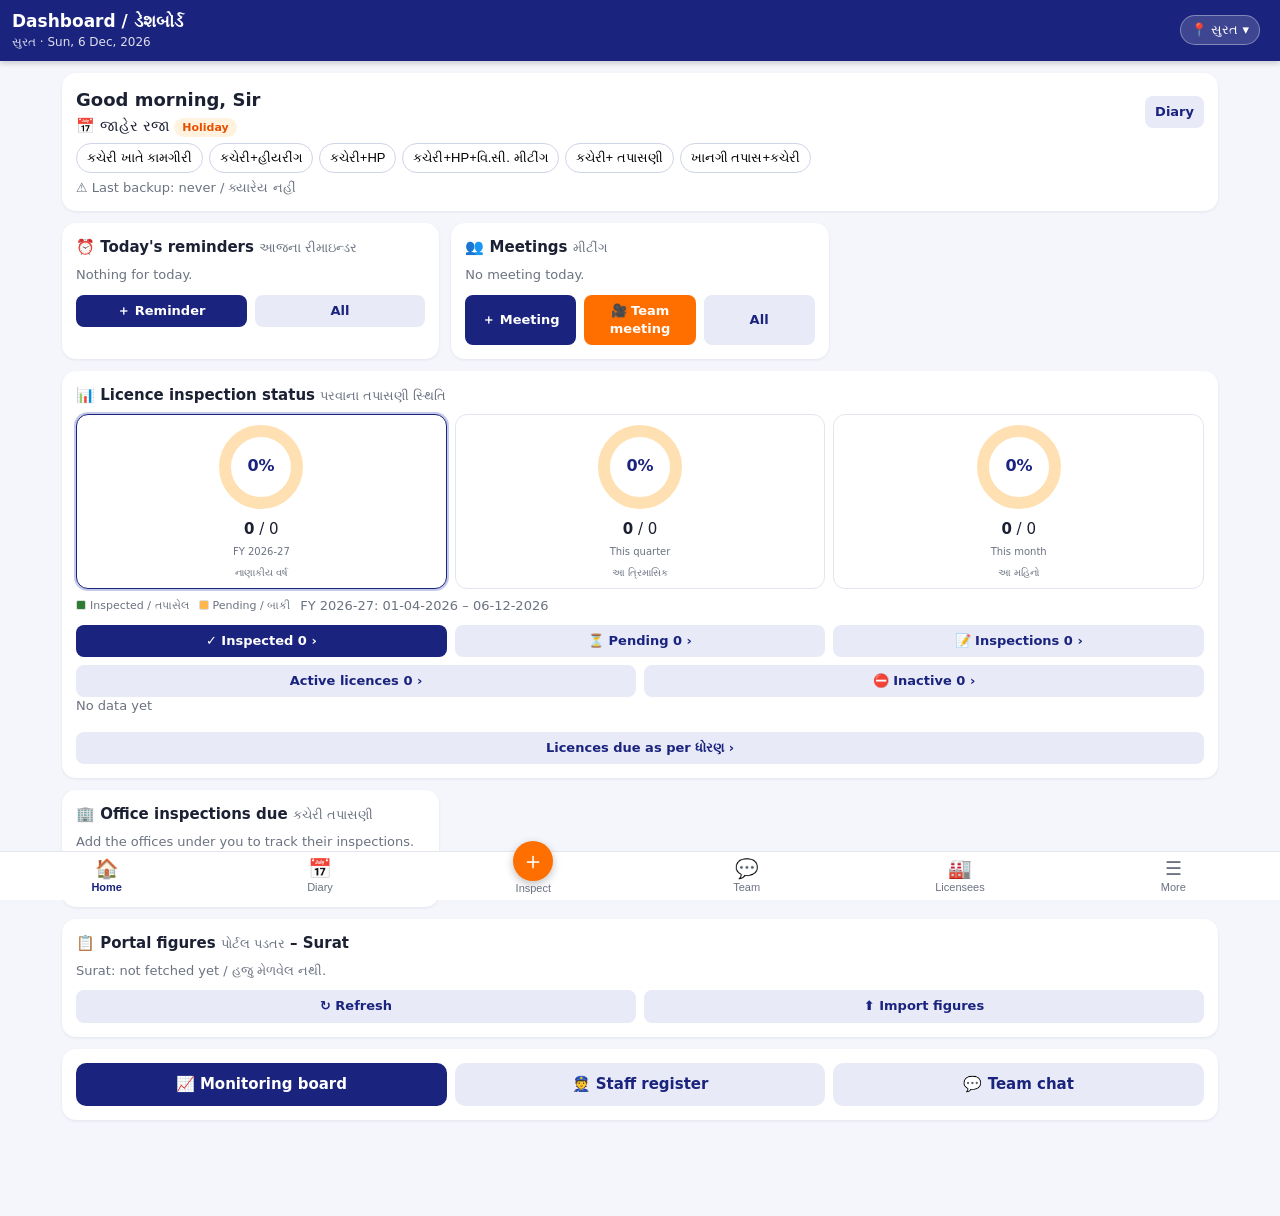
==== index.html @ c5c55087 "Deploy 2026-11-01 17:22:44 IST" ====
<!doctype html>
<html lang="en">
<head>
<meta charset="utf-8">
<meta name="viewport" content="width=device-width, initial-scale=1, viewport-fit=cover">
<meta name="theme-color" content="#1a237e">
<meta name="apple-mobile-web-app-capable" content="yes">
<meta name="apple-mobile-web-app-status-bar-style" content="black-translucent">
<meta name="apple-mobile-web-app-title" content="Inspection App">
<meta name="robots" content="noindex, nofollow">
<title>Inspection App – Excise Inspection &amp; Diary</title>
<link rel="manifest" href="manifest.webmanifest">
<link rel="icon" href="assets/icon-192.png">
<link rel="apple-touch-icon" href="assets/apple-touch-icon.png">
<link rel="apple-touch-startup-image" media="(device-width: 430px) and (device-height: 932px) and (-webkit-device-pixel-ratio: 3) and (orientation: portrait)" href="assets/splash/splash-1290x2796.png">
<link rel="apple-touch-startup-image" media="(device-width: 393px) and (device-height: 852px) and (-webkit-device-pixel-ratio: 3) and (orientation: portrait)" href="assets/splash/splash-1179x2556.png">
<link rel="apple-touch-startup-image" media="(device-width: 390px) and (device-height: 844px) and (-webkit-device-pixel-ratio: 3) and (orientation: portrait)" href="assets/splash/splash-1170x2532.png">
<link rel="apple-touch-startup-image" media="(device-width: 428px) and (device-height: 926px) and (-webkit-device-pixel-ratio: 3) and (orientation: portrait)" href="assets/splash/splash-1284x2778.png">
<link rel="apple-touch-startup-image" media="(device-width: 375px) and (device-height: 812px) and (-webkit-device-pixel-ratio: 3) and (orientation: portrait)" href="assets/splash/splash-1125x2436.png">
<link rel="apple-touch-startup-image" media="(device-width: 414px) and (device-height: 896px) and (-webkit-device-pixel-ratio: 3) and (orientation: portrait)" href="assets/splash/splash-1242x2688.png">
<link rel="apple-touch-startup-image" media="(device-width: 414px) and (device-height: 896px) and (-webkit-device-pixel-ratio: 2) and (orientation: portrait)" href="assets/splash/splash-828x1792.png">
<link rel="apple-touch-startup-image" media="(device-width: 375px) and (device-height: 667px) and (-webkit-device-pixel-ratio: 2) and (orientation: portrait)" href="assets/splash/splash-750x1334.png">
<link rel="apple-touch-startup-image" media="(device-width: 360px) and (device-height: 780px) and (-webkit-device-pixel-ratio: 3) and (orientation: portrait)" href="assets/splash/splash-1080x2340.png">
<link rel="stylesheet" href="styles.css">
</head>
<body>
<header id="topbar">
  <button id="backBtn" class="icon-btn hidden" aria-label="Back">‹</button>
  <div class="titles"><div id="title">Inspection App</div><div id="subtitle" class="gu"></div></div>
  <button id="distBtn" class="dist-btn" aria-label="District"></button><div id="topActions"></div>
</header>
<main id="view"></main>
<nav id="tabs">
  <button data-tab="home"><span class="ti">🏠</span><span>Home</span></button>
  <button data-tab="diary"><span class="ti">📅</span><span>Diary</span></button>
  <button data-tab="inspect" class="fab"><span class="ti">＋</span><span>Inspect</span></button>
  <button data-tab="team"><span class="ti">💬</span><span>Team</span></button>
  <button data-tab="licensees"><span class="ti">🏭</span><span>Licensees</span></button>
  <button data-tab="more"><span class="ti">☰</span><span>More</span></button>
</nav>
<div id="toast"></div>
<div id="sheet" class="hidden"><div class="sheet-card"></div></div>
<div id="printRoot" aria-hidden="true"></div>
<script src="vendor/jszip.min.js"></script>
<script src="vendor/xlsx.core.min.js"></script>
<script src="js/util.js"></script>
<script src="js/district.js"></script>
<script src="js/db.js"></script>
<script src="js/defaults.js"></script>
<script src="js/holidays.js"></script>
<script src="js/logic.js"></script>
<script src="js/exports.js"></script>
<script src="js/photos.js"></script>
<script src="js/importers.js"></script>
<script src="js/prefill.js"></script>
<script src="js/visits.js"></script>
<script src="js/config.js"></script>
<script src="js/backup.js"></script>
<script src="js/sync.js"></script>
<script src="js/keywords.js"></script>
<script src="js/dash.js"></script>
<script src="js/team.js"></script>
<script src="js/tpledit.js"></script>
<script src="js/distclean.js"></script>
<script src="js/xdist.js"></script>
<script src="js/dlist.js"></script>
<script src="js/app.js"></script>
</body>
</html>
---- styles.css ----
:root{--pri:#1a237e;--pri2:#3949ab;--acc:#ff6f00;--bg:#f4f6fb;--card:#fff;--txt:#1c2033;--mut:#6b7280;--line:#e3e6ef;
--ok:#2e7d32;--bad:#c62828;--yel:#fff59d;--org:#ffcc80;--blu:#b3e5fc;--safe-b:env(safe-area-inset-bottom,0px)}
*{box-sizing:border-box}
html,body{margin:0;background:var(--bg);color:var(--txt);font:15px/1.4 system-ui,-apple-system,"Segoe UI",Roboto,"Noto Sans Gujarati","Shruti",sans-serif;-webkit-text-size-adjust:100%}
.gu{font-family:"Noto Sans Gujarati","Shruti","Nirmala UI",system-ui,sans-serif}
.hidden{display:none!important}
#topbar{position:sticky;top:0;z-index:20;display:flex;align-items:center;gap:8px;padding:calc(env(safe-area-inset-top,0px) + 10px) 12px 10px;background:var(--pri);color:#fff;box-shadow:0 2px 6px rgba(0,0,0,.2)}
#topbar .titles{flex:1;min-width:0}
#title{font-weight:700;font-size:17px;white-space:nowrap;overflow:hidden;text-overflow:ellipsis}
#subtitle{font-size:12px;opacity:.85;white-space:nowrap;overflow:hidden;text-overflow:ellipsis;max-width:100%}
.icon-btn{background:none;border:0;color:inherit;font-size:28px;line-height:1;padding:0 6px;cursor:pointer}
#topActions button{background:rgba(255,255,255,.15);border:0;color:#fff;border-radius:8px;padding:7px 10px;font-size:13px;margin-left:4px}
#view{padding:12px 12px calc(84px + var(--safe-b));max-width:760px;margin:0 auto}
#tabs{position:fixed;left:0;right:0;bottom:0;z-index:20;display:flex;background:#fff;border-top:1px solid var(--line);padding-bottom:var(--safe-b)}
#tabs button{flex:1;background:none;border:0;padding:7px 0 6px;font-size:11px;color:var(--mut);display:flex;flex-direction:column;align-items:center;gap:1px;cursor:pointer}
#tabs button .ti{font-size:20px;line-height:1.1}
#tabs button.active{color:var(--pri);font-weight:700}
#tabs button.fab .ti{background:var(--acc);color:#fff;border-radius:50%;width:40px;height:40px;display:flex;align-items:center;justify-content:center;margin-top:-18px;box-shadow:0 3px 8px rgba(0,0,0,.25);font-size:24px}
.card{background:var(--card);border-radius:14px;padding:14px;margin-bottom:12px;box-shadow:0 1px 3px rgba(20,30,80,.08)}
.card h3{margin:0 0 8px;font-size:15px}
.card h3 small{font-weight:400;color:var(--mut)}
.row{display:flex;gap:8px;align-items:center}
.row>*{flex:1}
.grid2{display:grid;grid-template-columns:1fr 1fr;gap:8px}
.stats{display:grid;grid-template-columns:repeat(3,1fr);gap:8px}
.stat{background:#eef1fb;border-radius:12px;padding:10px;text-align:center}
.stat b{display:block;font-size:22px;color:var(--pri)}
.stat span{font-size:11px;color:var(--mut)}
label{display:block;font-size:12px;color:var(--mut);margin:10px 0 4px}
input,select,textarea{width:100%;padding:11px 12px;border:1px solid #cfd5e6;border-radius:10px;font:inherit;background:#fff;color:inherit}
textarea{min-height:70px;resize:vertical}
input:focus,select:focus,textarea:focus{outline:2px solid var(--pri2);border-color:transparent}
.btn{display:inline-flex;align-items:center;justify-content:center;gap:6px;border:0;border-radius:10px;padding:11px 14px;font:inherit;font-weight:600;background:var(--pri);color:#fff;cursor:pointer;text-decoration:none}
.btn.sec{background:#e8ebf7;color:var(--pri)}
.btn.acc{background:var(--acc)}
.btn.danger{background:#fdecea;color:var(--bad)}
.btn.block{width:100%;margin-top:10px}
.btn.sm{padding:7px 10px;font-size:13px;border-radius:8px}
.btns{display:flex;flex-wrap:wrap;gap:8px;margin-top:10px}
.btns .btn{flex:1 1 30%}
.list{list-style:none;margin:0;padding:0}
.list li{padding:11px 4px;border-bottom:1px solid var(--line);display:flex;gap:10px;align-items:center;cursor:pointer}
.list li:last-child{border-bottom:0}
.list .main{flex:1;min-width:0}
.list .t{font-weight:600;white-space:nowrap;overflow:hidden;text-overflow:ellipsis}
.list .s{font-size:12px;color:var(--mut);white-space:nowrap;overflow:hidden;text-overflow:ellipsis}
.pill{display:inline-block;font-size:11px;padding:2px 8px;border-radius:20px;background:#eef1fb;color:var(--pri);font-weight:600;white-space:nowrap}
.pill.bad{background:#fdecea;color:var(--bad)}.pill.ok{background:#e8f5e9;color:var(--ok)}.pill.warn{background:#fff3e0;color:#e65100}
.search{position:sticky;top:62px;z-index:5;margin-bottom:10px}
.muted{color:var(--mut);font-size:13px}
.chips{display:flex;flex-wrap:wrap;gap:6px;margin-top:6px}
.chip{border:1px solid #cfd5e6;background:#fff;border-radius:18px;padding:6px 10px;font-size:13px;cursor:pointer}
.chip.on{background:var(--pri);color:#fff;border-color:var(--pri)}
.seg{display:flex;background:#e8ebf7;border-radius:10px;padding:3px;gap:3px}
.seg button{flex:1;border:0;background:none;padding:8px 4px;border-radius:8px;font:inherit;font-size:13px;color:var(--pri);cursor:pointer}
.seg button.on{background:#fff;font-weight:700;box-shadow:0 1px 2px rgba(0,0,0,.1)}
.month-nav{display:flex;align-items:center;justify-content:space-between;margin-bottom:10px}
.month-nav b{font-size:16px}
.month-nav button{background:#fff;border:1px solid var(--line);border-radius:10px;width:42px;height:38px;font-size:18px;cursor:pointer}
.days{display:grid;grid-template-columns:repeat(7,minmax(0,1fr));gap:4px}
.days .dh{font-size:11px;text-align:center;color:var(--mut)}
.day{aspect-ratio:1/1.05;border-radius:9px;background:#fff;border:1px solid var(--line);font-size:13px;display:flex;flex-direction:column;align-items:center;justify-content:center;cursor:pointer;position:relative}
.day small{font-size:9px;color:var(--mut);max-width:95%;overflow:hidden;white-space:nowrap;text-overflow:ellipsis}
.day.office{background:#fff}.day.tour{background:var(--yel)}.day.holiday{background:var(--org)}.day.leave{background:var(--blu)}
.day.today{outline:2px solid var(--pri)}
.day .dot{position:absolute;top:3px;right:4px;width:7px;height:7px;border-radius:50%;background:var(--acc)}
.legend{display:flex;gap:10px;flex-wrap:wrap;font-size:11px;color:var(--mut);margin-top:8px}
.legend i{display:inline-block;width:12px;height:12px;border-radius:3px;vertical-align:-2px;margin-right:3px;border:1px solid #ddd}
table.t{width:100%;border-collapse:collapse;font-size:13px}
table.t th,table.t td{border:1px solid var(--line);padding:6px;text-align:center}
table.t th{background:#eef1fb;font-weight:600}
table.t td.l{text-align:left}
table.t input{padding:5px;border-radius:6px;text-align:center;min-width:46px}
.cat td{background:#f7f8fc;font-weight:700;text-align:left}
.scroll-x{overflow-x:auto;-webkit-overflow-scrolling:touch}
#toast{position:fixed;left:50%;bottom:calc(86px + var(--safe-b));transform:translateX(-50%);background:#263238;color:#fff;padding:10px 16px;border-radius:22px;font-size:14px;opacity:0;transition:opacity .25s;pointer-events:none;z-index:50;max-width:90%;text-align:center}
#toast.show{opacity:1}
#sheet{position:fixed;inset:0;background:rgba(0,0,0,.4);z-index:40;display:flex;align-items:flex-end;justify-content:center}
#sheet .sheet-card{background:#fff;width:100%;max-width:760px;max-height:88vh;overflow:auto;border-radius:18px 18px 0 0;padding:16px 16px calc(16px + var(--safe-b))}
.sec-title{font-size:12px;font-weight:700;color:var(--pri);text-transform:uppercase;letter-spacing:.04em;margin:14px 0 2px}
details.fs{border:1px solid var(--line);border-radius:10px;margin-top:8px;background:#fafbff}
details.fs summary{padding:10px 12px;font-weight:600;cursor:pointer;font-size:14px}
details.fs .in{padding:0 12px 12px}
.warnbox{background:#fff8e1;border:1px solid #ffe082;border-radius:10px;padding:10px;font-size:13px}
.okbox{background:#e8f5e9;border:1px solid #a5d6a7;border-radius:10px;padding:10px;font-size:13px}
.empty{text-align:center;color:var(--mut);padding:24px 8px}
.kv{display:grid;grid-template-columns:40% 60%;gap:4px 8px;font-size:13px;overflow-wrap:anywhere}.kv div:nth-child(odd){color:var(--mut)}
/* ---------- print / PDF layout (A4) ---------- */
#printRoot{position:fixed;left:-10000px;top:0}
.pg{width:794px;min-height:1123px;padding:56px 60px;background:#fff;color:#000;font-family:"Noto Sans Gujarati","Shruti","Nirmala UI",sans-serif;font-size:14px;position:relative;box-sizing:border-box}
.pg .lh{width:100%;display:block;margin-bottom:12px}
.pg .lh-text{text-align:center;border-bottom:2px solid #555;padding-bottom:8px;margin-bottom:16px}
.pg .lh-text b{font-size:26px}
.pg table{border-collapse:collapse;margin:0 auto}
.pg td,.pg th{border:1px solid #000;padding:3px 6px;text-align:center;font-size:12.5px}
.pg .ttl{text-align:center;font-weight:700;text-decoration:underline;margin:6px 0 4px;font-size:15px}
.pg .sig{margin:28px 0 0 auto;width:220px;text-align:center;font-size:13px;line-height:1.6}
.pg .dt td{font-size:12px;padding:2px 6px}
.pg .dt td.d{font-family:Arial,sans-serif;font-weight:700;font-size:11.5px}
.pg .y{background:#ffff00;font-weight:700}.pg .o{background:#ffc000}.pg .b{background:#00b0f0;font-weight:700}
.pg .ab th{font-size:12px;font-weight:700}
.pg .ab td,.pg .ab th{border-width:1.5px}
.pg .catrow td{border:0;text-decoration:underline;font-size:13.5px;padding-top:6px}
.pg .ir td{text-align:left;font-size:12px}
.pg .ir td.k{width:48%;background:#f3f3f3}
@media print{
  body *{visibility:hidden}
  #printRoot,#printRoot *{visibility:visible}
  #printRoot{position:absolute;left:0;top:0}
  .pg{page-break-after:always;padding:30px 40px;min-height:auto}
  @page{size:A4;margin:10mm}
}

.day.planned{box-shadow:inset 0 0 0 2px #1565c0;border-style:dashed;border-color:#1565c0}
.day .pdot{position:absolute;top:3px;left:4px;min-width:8px;height:8px;border-radius:5px;background:#1565c0;color:#fff;font-size:7px;line-height:8px;font-style:normal;text-align:center;padding:0 1px}
.btn.wa{background:#25d366;color:#fff}
.wamsg{white-space:pre-wrap;word-break:break-word;background:#e7ffdb;border-radius:10px;padding:10px;font-size:13px;line-height:1.5;font-family:inherit;margin:10px 0}
.day small.hol{color:#7a3e00;font-weight:600}.day small.opt{color:#7b1fa2;font-style:italic}
.list.hl li.past{opacity:.55}
.day{min-width:0;overflow:hidden}

.auto{display:inline-block;font-size:9.5px;font-weight:600;letter-spacing:.2px;color:#2e7d32;background:#e8f5e9;border:1px solid #a5d6a7;border-radius:8px;padding:0 5px;margin-left:4px;vertical-align:1px;text-transform:none}
.auto.hidden{display:none}
.autobar{font-size:12px;color:#33691e;background:#f1f8e9;border-radius:8px;padding:7px 9px;margin-bottom:6px}
.licinfo{background:#f5f7ff;border:1px solid var(--line);border-radius:10px;padding:8px 10px;margin-top:8px;font-size:13px}
.warnline{color:#8a4b00;font-size:12px;margin-top:4px}
details.fs summary small{font-weight:400}
.lcbox{border:1px solid var(--line);border-radius:10px;padding:8px;margin-bottom:8px}
/* v1.6.0 keywords */
.kwbar{margin:4px 0 8px;max-height:132px;overflow-y:auto;-webkit-overflow-scrolling:touch}
.kwbar .chip{padding:7px 11px;font-size:14px}
.kwbar .kwadd{border-style:dashed;color:var(--pri)}
.kwbar .kwman{background:#f1f3f9}
.kwlist li{gap:4px}
.kwlist .icon-btn.sm{min-width:34px;height:34px;font-size:15px;border:1px solid #dde2ee;border-radius:8px;background:#fff;color:var(--txt)}
.kwlist .icon-btn.sm:disabled{opacity:.3}
#kwcat button{line-height:1.2}
/* v1.7.0 dashboard + team */
.dist-btn{background:rgba(255,255,255,.16);color:#fff;border:1px solid rgba(255,255,255,.35);border-radius:16px;padding:5px 10px;font:inherit;font-size:13px;white-space:nowrap;cursor:pointer}
.dash{display:grid;grid-template-columns:minmax(0,1fr);gap:0 12px}.dash>.card{min-width:0}
@media (min-width:720px){#view{max-width:1180px}.dash{grid-template-columns:repeat(2,minmax(0,1fr))}.dash .span2{grid-column:1/-1}#tabs{max-width:none}}
@media (min-width:1100px){.dash{grid-template-columns:repeat(3,minmax(0,1fr))}}
.chart{width:100%;max-width:520px;height:auto;display:block;margin-top:8px}
.donuts{display:flex;gap:8px}.donuts .dn{flex:1;border:1px solid var(--line);background:#fff;border-radius:12px;padding:6px 4px;text-align:center;font:inherit;cursor:pointer;color:var(--txt)}
.donuts .dn.on{border-color:var(--pri);box-shadow:0 0 0 2px #c5cae9}.donuts .dn small{color:var(--mut);font-size:10px}
.legend{display:flex;flex-wrap:wrap;gap:10px;font-size:11px;margin-top:8px;align-items:center}.legend i{display:inline-block;width:10px;height:10px;border-radius:2px;margin-right:4px;vertical-align:-1px}
.pgrid{display:grid;grid-template-columns:repeat(3,1fr);gap:8px}.pcard{background:#eef1fb;border-radius:12px;padding:8px;cursor:pointer;min-width:0}.pcard b{font-size:24px;color:var(--pri);display:block}.pcard .pn{font-size:12px;font-weight:700}.pcard .muted{font-size:10px}
.tick{width:28px;height:28px;border-radius:50%;border:2px solid #9fa8da;background:#fff;color:#fff;font-weight:700;flex:0 0 28px;cursor:pointer}.tick.on{background:var(--ok,#2e7d32);border-color:var(--ok,#2e7d32)}
.strike{text-decoration:line-through;color:var(--mut)}
.avatar{width:36px;height:36px;border-radius:50%;background:#c5cae9;color:var(--pri);display:inline-flex;align-items:center;justify-content:center;font-weight:700;flex:0 0 36px}
.chip.sm{padding:2px 8px;font-size:11px}
.code{font-family:monospace;background:#f1f3f9;border-radius:8px;padding:8px;word-break:break-all;margin:6px 0;user-select:all}
.msg .mtext{white-space:pre-wrap;margin:8px 0;font-size:15px}.msg.meet{border-left:4px solid var(--acc)}
.reply{background:#f4f6fb;border-radius:10px;padding:8px;margin:6px 0 6px 14px;font-size:14px}
.rcpt summary{cursor:pointer;color:var(--pri);font-weight:600;font-size:13px;margin:6px 0}.rcpt .row{padding:3px 0;font-size:13px}
.btn.sm{padding:7px 10px;font-size:13px}
.bad{color:var(--bad,#c62828)}
li.disabled{opacity:.45;pointer-events:none}
.hello h3{font-size:18px}
#tabs button .ti{font-size:19px}

/* v1.7.1 portal figures */
.pgrid4{display:grid;grid-template-columns:repeat(4,1fr);gap:6px;margin:6px 0}.pfsec{border-top:1px solid #e3e6f0;padding-top:8px;margin-top:8px}.pfsec .pn{font-weight:700}.dl{font-size:11px;font-weight:700;color:#6b7280}.dl.up{color:#c62828}.dl.down{color:#2e7d32}.chip.sm{font-size:11px;padding:2px 6px}
/* v1.7.2 diary photos */
.phgrid{display:grid;grid-template-columns:repeat(3,1fr);gap:6px;margin:8px 0}
.phgrid img{width:100%;aspect-ratio:1;object-fit:cover;border-radius:6px;display:block}
.phview img{max-width:100%;max-height:60vh;display:block;margin:0 auto 8px}
.phpg .phfig{margin:10px 0 14px;text-align:center;page-break-inside:avoid}
.phpg .phfig img{max-width:100%;max-height:440px;object-fit:contain;border:1px solid #999}
.phpg figcaption{font-size:12px;margin-top:4px;text-align:left}

/* v1.7.4 form editor */
.te-top{display:flex;flex-wrap:wrap;gap:8px;margin-top:10px}.te-top>*{flex:1 1 auto}
.te-sh{display:flex;flex-wrap:wrap;align-items:center;gap:6px;justify-content:space-between}.te-sh h3{margin:0;flex:1 1 140px;min-width:0;overflow-wrap:anywhere}
.te-q{border-top:1px solid var(--line);padding:8px 0}.te-q.dup{background:#fff4e5;border-radius:8px;padding:8px}
.te-row{display:flex;flex-wrap:wrap;gap:8px;align-items:center}.te-lab{flex:1 1 180px;min-width:0;overflow-wrap:anywhere;cursor:pointer}
.te-btns{display:flex;gap:6px}.te-btns .btn{min-width:44px;min-height:44px;padding:8px}
.te-ed{background:#f5f7fd;border-radius:10px;padding:10px;margin-top:8px}.te-chk{display:flex;gap:8px;align-items:center;color:var(--txt);font-size:14px}.te-chk input{width:auto}
.te-photo img{max-width:100%;border-radius:8px;display:block;margin-bottom:6px}

/* v1.7.5 other-district marks */
.day .xdot{position:absolute;bottom:3px;right:4px;width:7px;height:7px;border-radius:50%;background:#7b1fa2}
.pill.xd{background:#f3e5f5;color:#7b1fa2}
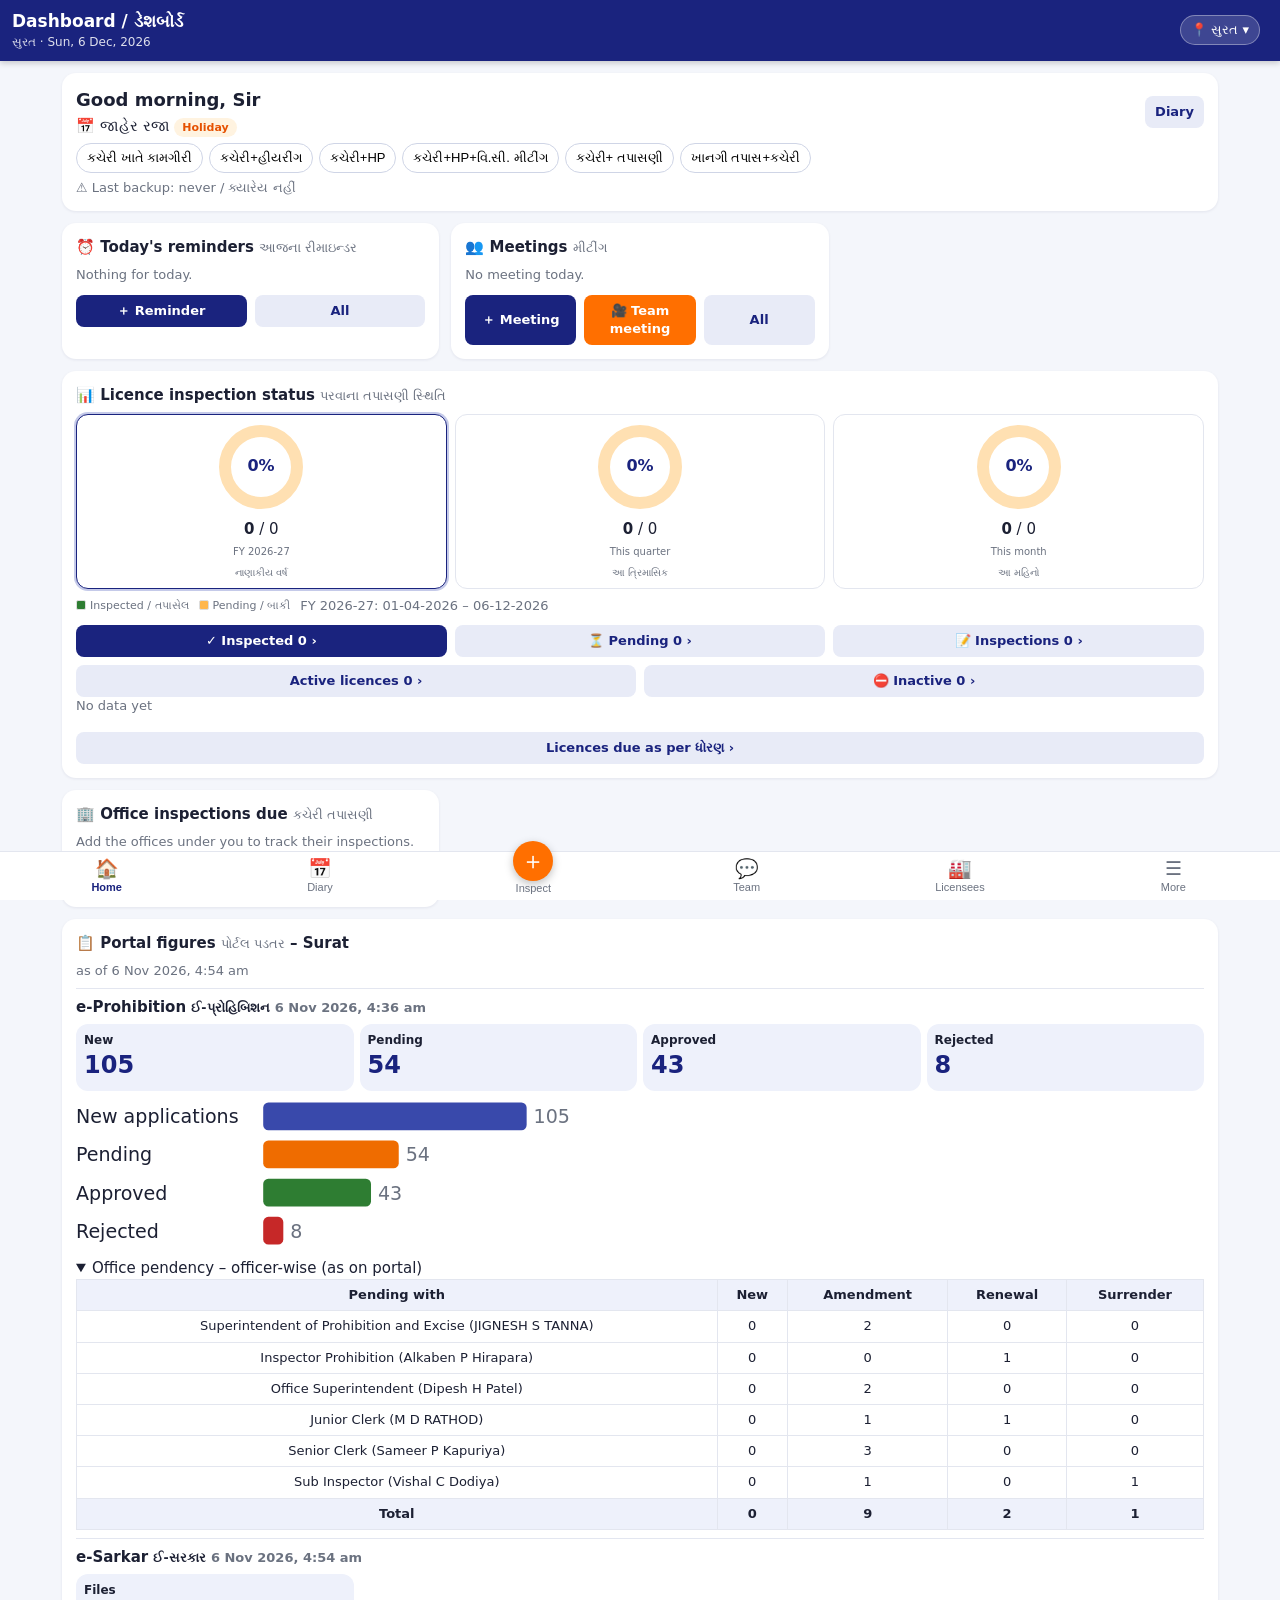
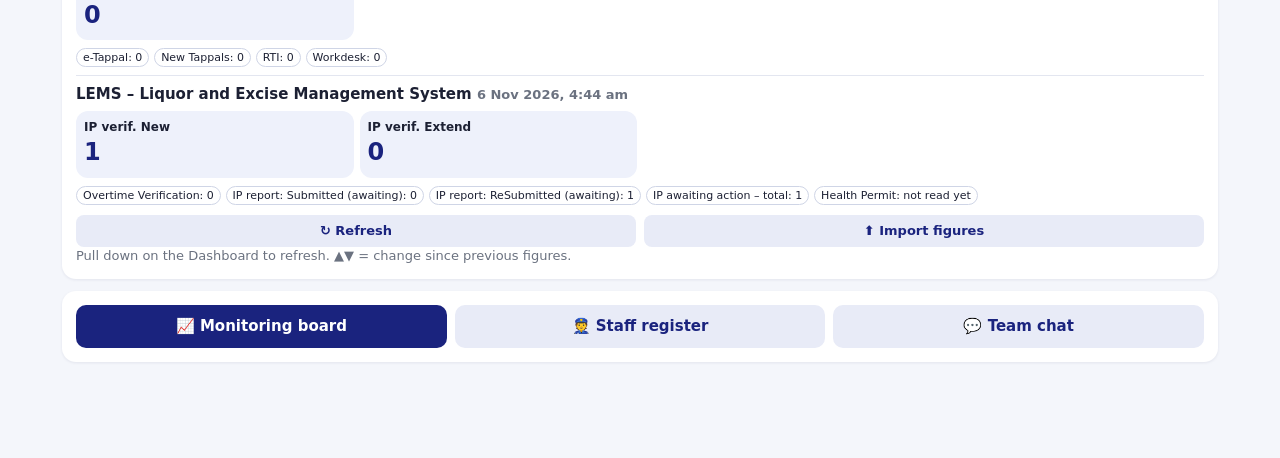
==== commit 1229aaa0: "Deploy 2026-11-06 21:20:00 IST" ====
--- a/index.html
+++ b/index.html
@@ -63,6 +63,9 @@
 <script src="js/tpledit.js"></script>
 <script src="js/distclean.js"></script>
 <script src="js/xdist.js"></script>
+<script src="js/taarij.js"></script>
+<script src="js/notice.js"></script>
+<script src="js/perf.js"></script>
 <script src="js/dlist.js"></script>
 <script src="js/app.js"></script>
 </body>
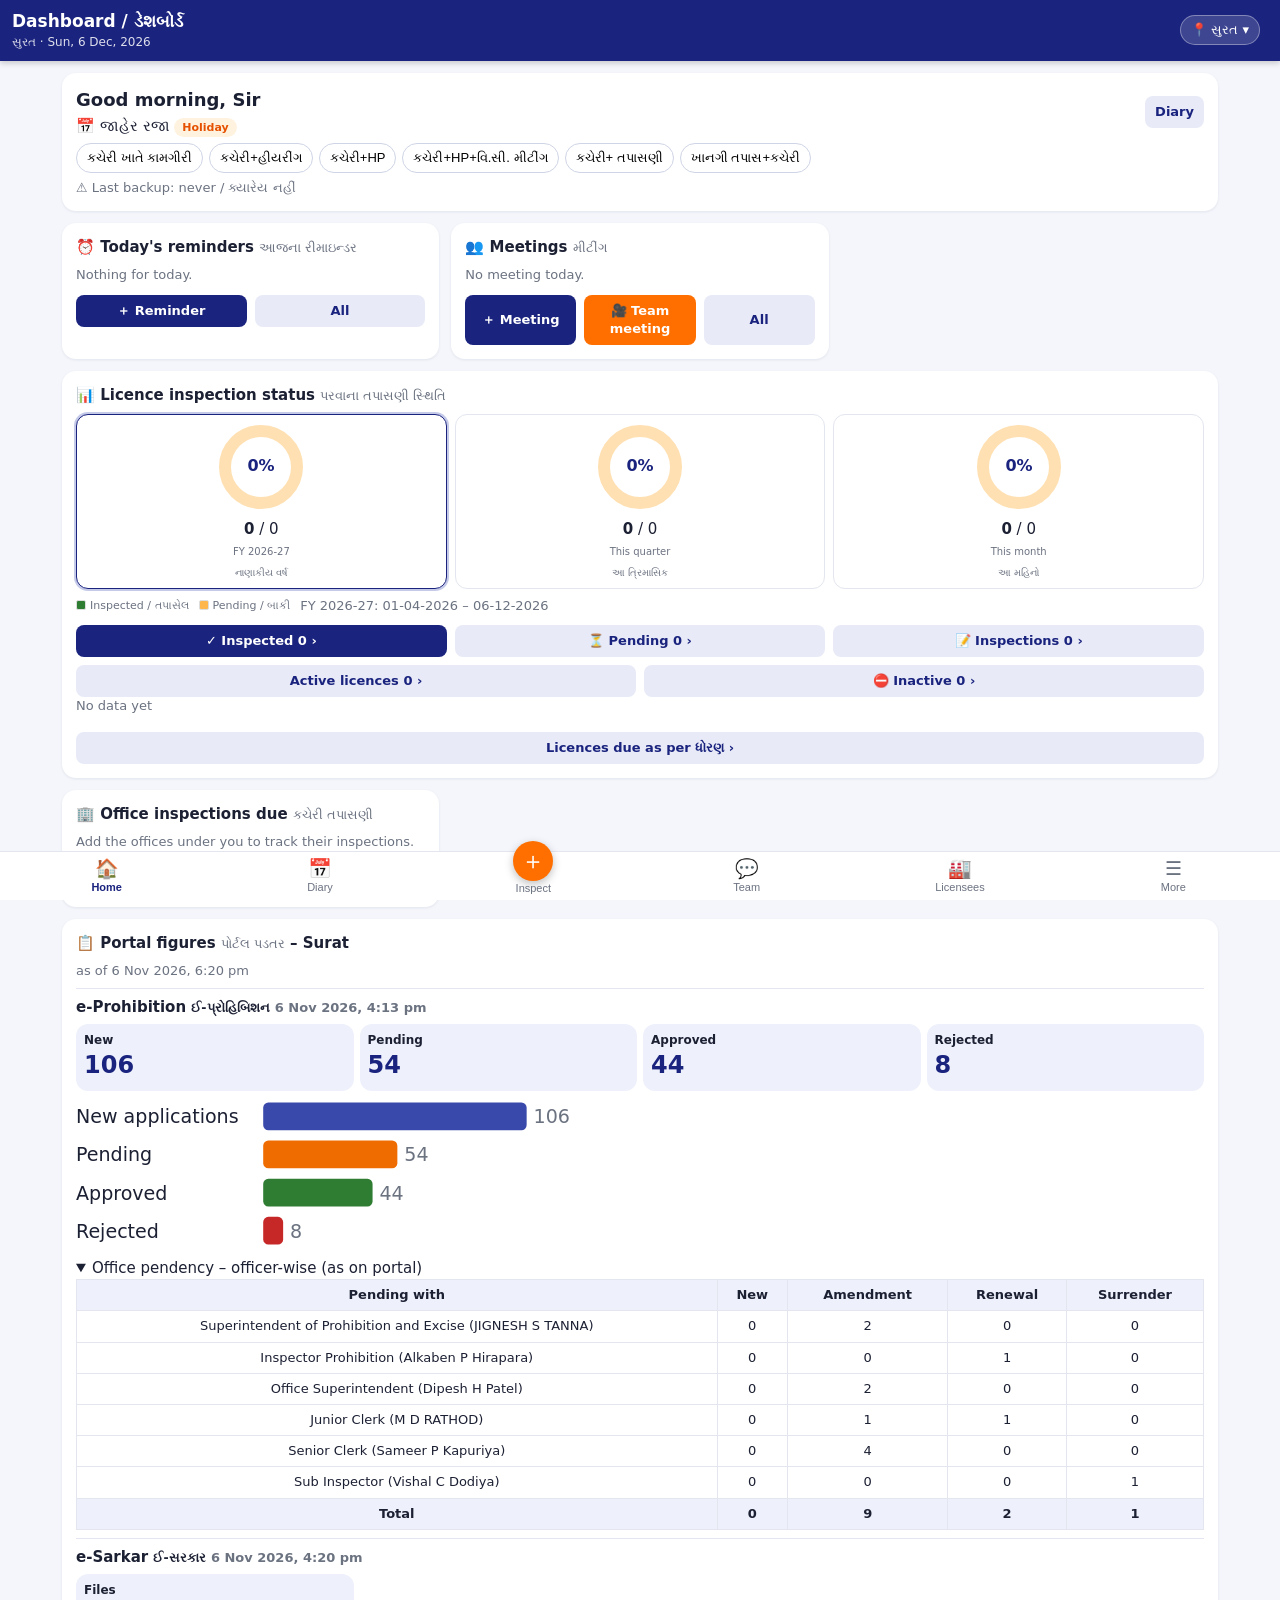
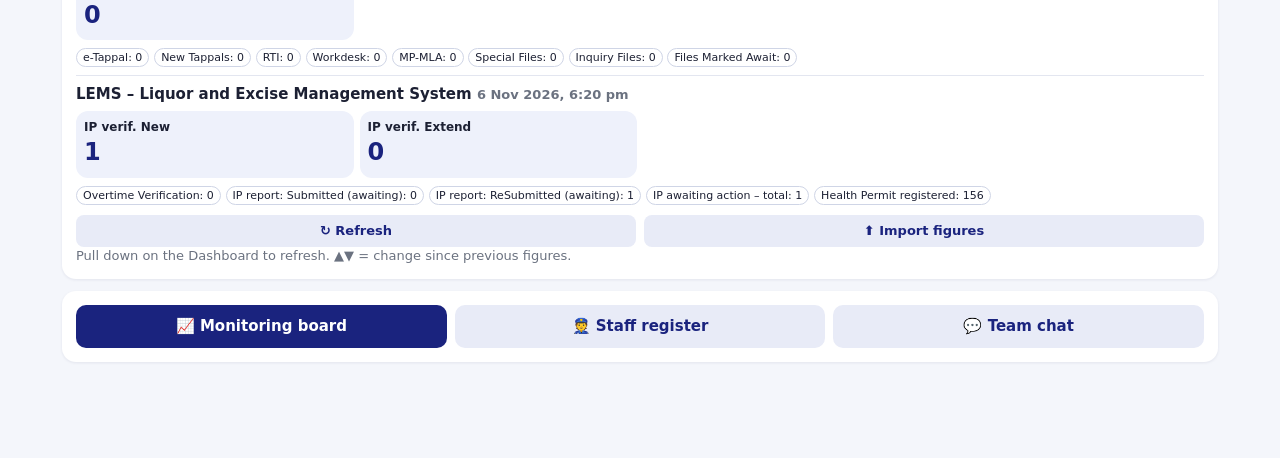
==== commit 367a099f: "Deploy 2026-11-07 00:52:18 IST" ====
--- a/index.html
+++ b/index.html
@@ -62,6 +62,7 @@
 <script src="js/team.js"></script>
 <script src="js/tpledit.js"></script>
 <script src="js/distclean.js"></script>
+<script src="js/portalmerge.js"></script>
 <script src="js/xdist.js"></script>
 <script src="js/taarij.js"></script>
 <script src="js/notice.js"></script>
